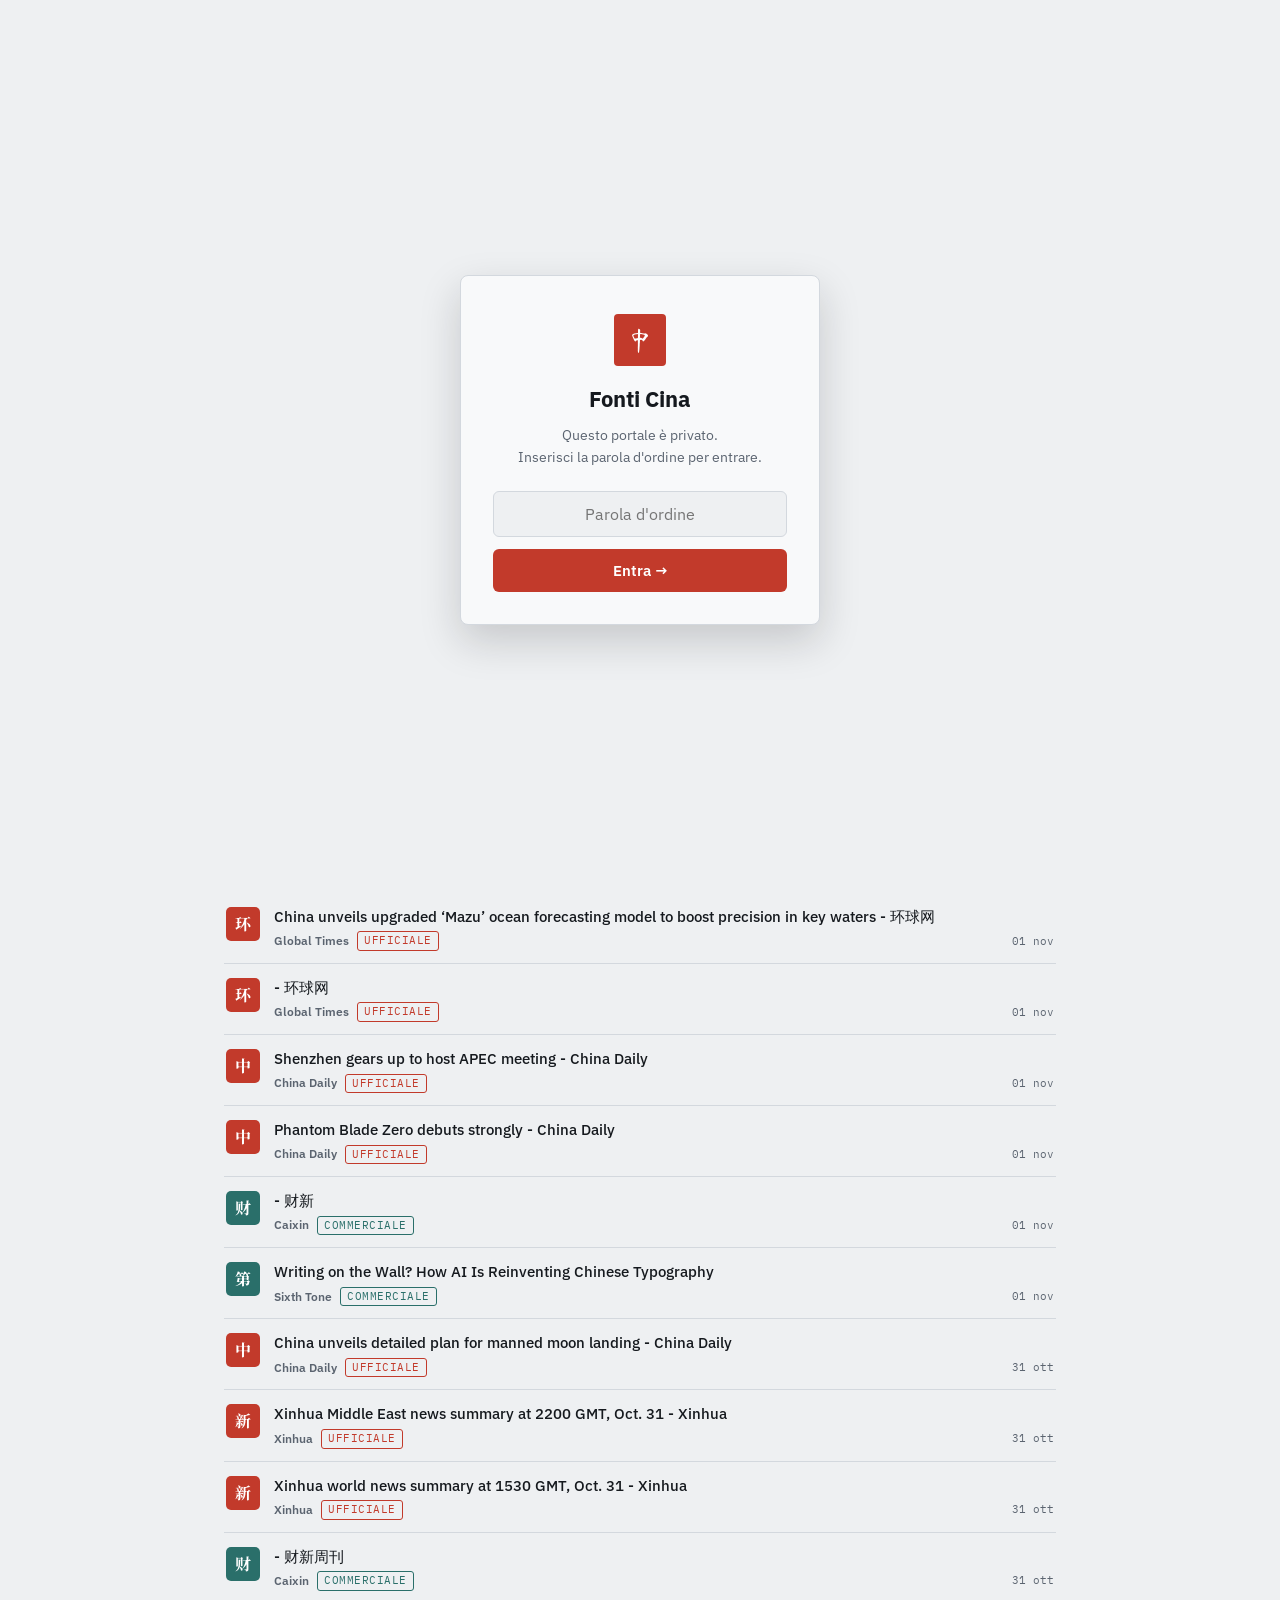
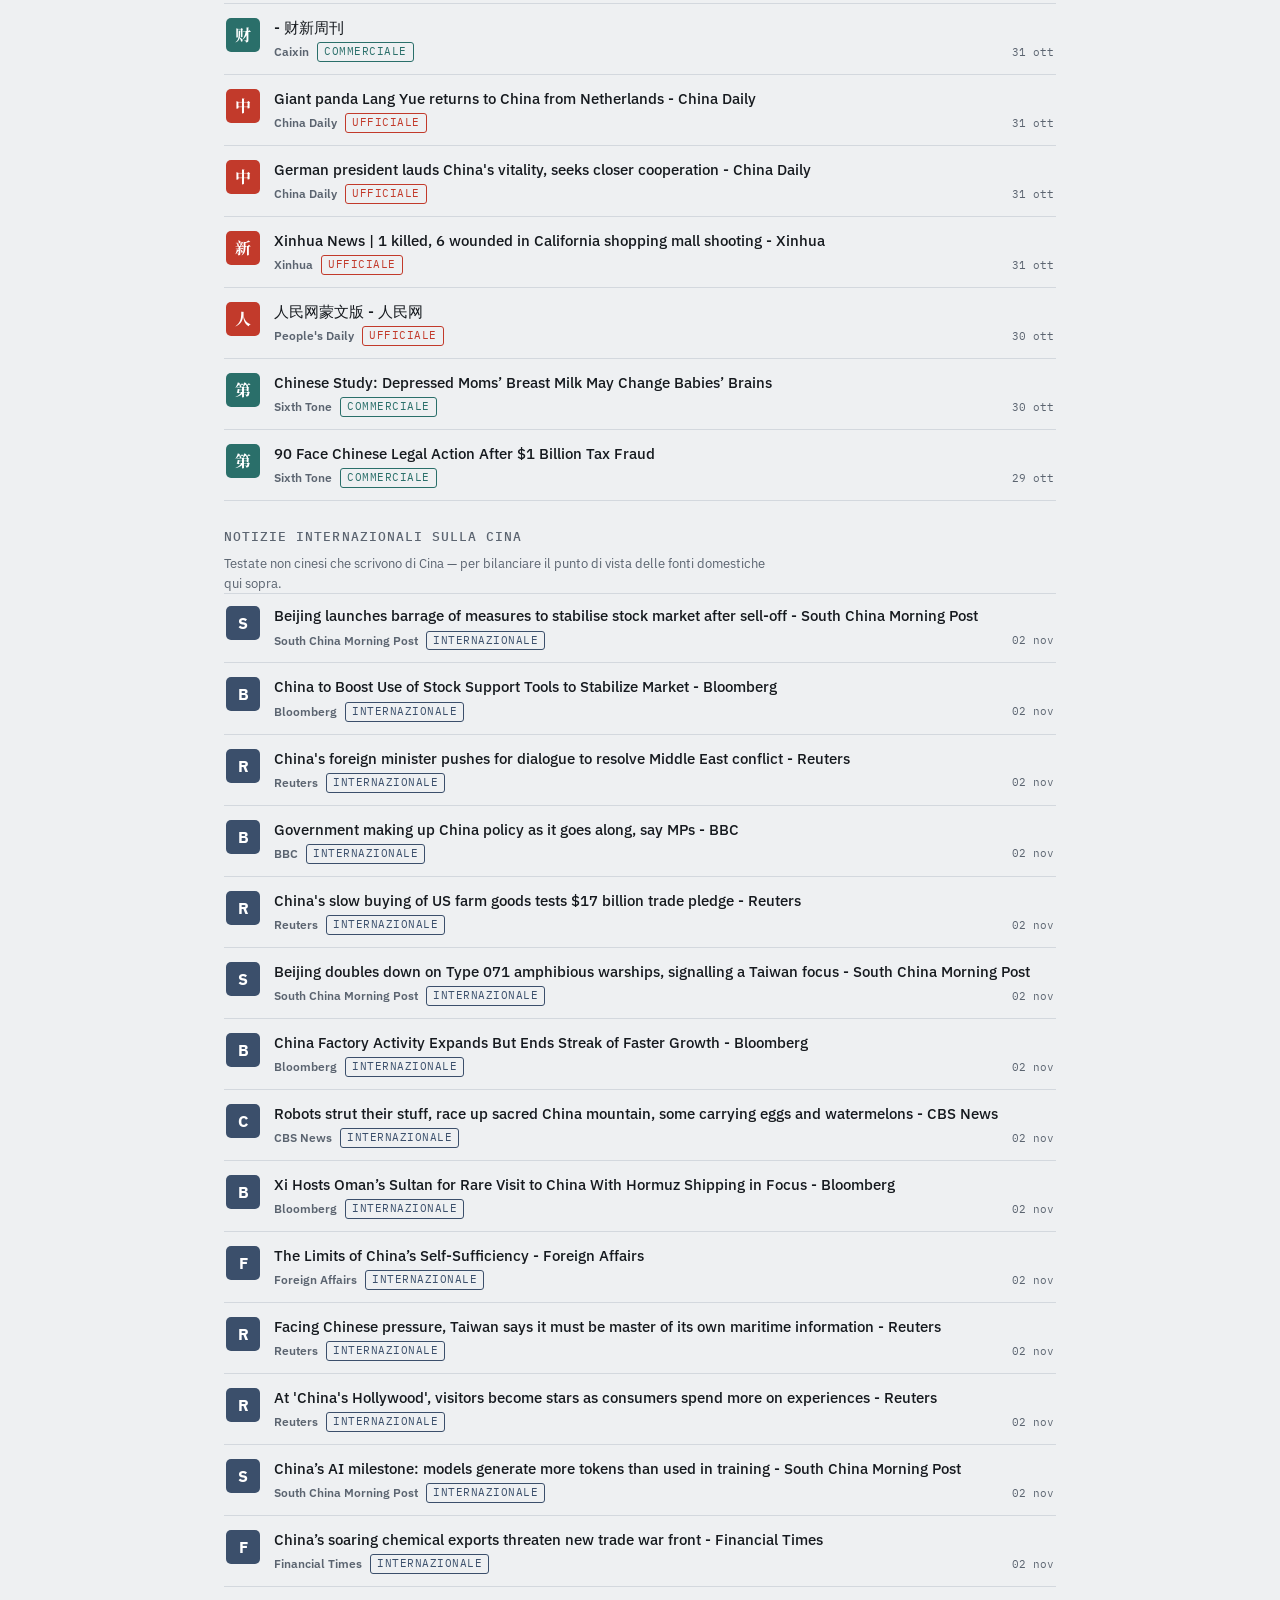
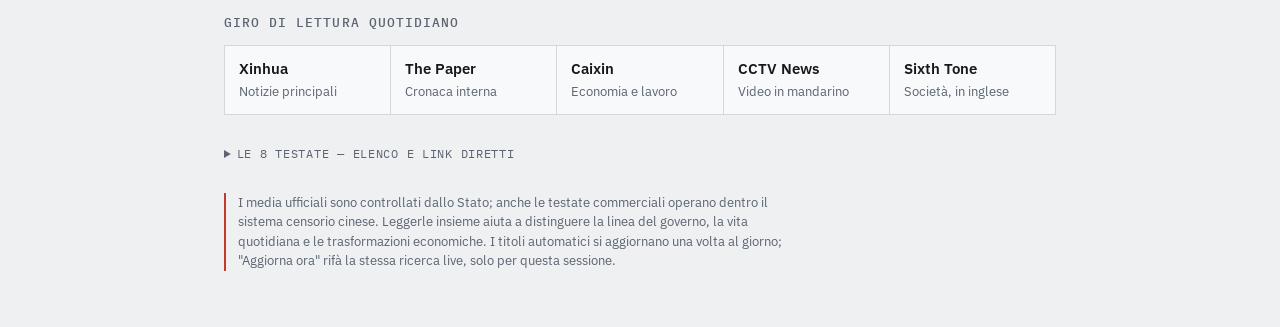
==== fonticina.html @ c4127416 "Separa "Fonti Cina" in pagina autonoma e la trasforma in feed - Nuova fonticina.html: pagina a sé, n" ====
<!DOCTYPE html>
<html lang="it">
<head>
<meta charset="UTF-8">
<meta name="viewport" content="width=device-width, initial-scale=1.0">
<title>Fonti Cina — testate cinesi e notizie</title>
<meta name="description" content="Portale di notizie: le principali testate cinesi, ufficiali e commerciali, con titoli aggiornati ogni giorno, una sezione di stampa internazionale sulla Cina e un podcast quotidiano.">

<link rel="preconnect" href="https://fonts.googleapis.com">
<link rel="preconnect" href="https://fonts.gstatic.com" crossorigin>
<link href="https://fonts.googleapis.com/css2?family=Ma+Shan+Zheng&family=Noto+Serif+SC:wght@600;700;900&family=IBM+Plex+Mono:wght@400;500&family=IBM+Plex+Sans:wght@400;500;600;700&display=swap" rel="stylesheet">
<link rel="stylesheet" href="css/news.css">

<link rel="icon" href="data:image/svg+xml,%3Csvg xmlns='http://www.w3.org/2000/svg' viewBox='0 0 64 64'%3E%3Crect width='64' height='64' rx='10' fill='%23c23a2b'/%3E%3Ctext x='32' y='45' font-size='34' text-anchor='middle' fill='%23fff' font-family='serif'%3E新%3C/text%3E%3C/svg%3E">
</head>
<body>

<div class="gate-overlay" id="gate">
  <div class="gate-card">
    <div class="seal-badge brush">中</div>
    <h1>Fonti Cina</h1>
    <p>Questo portale è privato.<br>Inserisci la parola d'ordine per entrare.</p>
    <form id="gate-form" autocomplete="off">
      <input type="password" id="gate-pw" placeholder="Parola d'ordine" autocomplete="off">
      <button type="submit" class="primary">Entra →</button>
    </form>
    <p class="gate-error" id="gate-error">Parola d'ordine errata — riprova.</p>
  </div>
</div>
<script>
  try{ if(localStorage.getItem('cn-guide:unlocked')==='true'){ document.getElementById('gate').style.display='none'; } }catch(e){}
</script>

<div class="fc-shell">

  <header class="fc-header">
    <a class="fc-back" href="index.html">← Taccuino di viaggio</a>
    <div class="fc-brand">
      <span class="seal" aria-hidden="true">新闻</span>
      <div class="fc-brand-text">
        <h1>Fonti Cina</h1>
        <p class="sub">Testate cinesi da seguire, in cinese e in inglese — e come si parla di Cina altrove.</p>
      </div>
    </div>
    <button class="theme-toggle" id="fc-theme" type="button">Tema: <span id="fc-theme-label">auto</span></button>
  </header>

  <div class="wrap">

    <div class="updated-row">
      <p class="updated" id="fc-updated">Caricamento feed…</p>
      <button class="refresh-btn" id="fc-refresh" type="button">↻ Aggiorna ora dal browser</button>
    </div>

    <section aria-labelledby="fc-h-podcast">
      <h2 id="fc-h-podcast">Podcast del giorno</h2>
      <div id="fc-podcast"><p class="no-feed">Caricamento…</p></div>
    </section>

    <section aria-label="Feed titoli">
      <div class="filters">
        <div class="group" role="group" aria-label="Tipo">
          <span>Tipo</span>
          <button class="chip" data-f="type" data-v="all">Tutte</button>
          <button class="chip" data-f="type" data-v="off">Ufficiali</button>
          <button class="chip" data-f="type" data-v="com">Commerciali</button>
        </div>
        <div class="group" role="group" aria-label="Lingua">
          <span>Lingua</span>
          <button class="chip" data-f="lang" data-v="all">Tutte</button>
          <button class="chip" data-f="lang" data-v="zh">中文</button>
          <button class="chip" data-f="lang" data-v="en">EN</button>
        </div>
        <div class="count" id="fc-count"></div>
      </div>
      <ul class="fc-feed" id="fc-feed"></ul>
    </section>

    <section aria-labelledby="fc-h-intl">
      <h2 id="fc-h-intl">Notizie internazionali sulla Cina</h2>
      <p class="sub2">Testate non cinesi che scrivono di Cina — per bilanciare il punto di vista delle fonti domestiche qui sopra.</p>
      <ul class="fc-feed" id="fc-intl"></ul>
    </section>

    <section aria-labelledby="fc-h-daily">
      <h2 id="fc-h-daily">Giro di lettura quotidiano</h2>
      <ol class="daily" id="fc-daily"></ol>
    </section>

    <details class="fc-directory-wrap">
      <summary>Le 8 testate — elenco e link diretti</summary>
      <div class="fc-directory" id="fc-directory"></div>
    </details>

    <p class="note">I media ufficiali sono controllati dallo Stato; anche le testate commerciali operano dentro il sistema censorio cinese. Leggerle insieme aiuta a distinguere la linea del governo, la vita quotidiana e le trasformazioni economiche. I titoli automatici si aggiornano una volta al giorno; "Aggiorna ora" rifà la stessa ricerca live, solo per questa sessione.</p>

  </div>
</div>

<script type="module" src="js/gate.js"></script>
<script type="module" src="js/render-news.js"></script>
</body>
</html>
---- css/news.css ----
/* =====================================================================
   FONTI CINA — pagina autonoma (fonticina.html), separata dal taccuino
   di viaggio: stile proprio, data-first, feed di testate con badge
   colorati invece di blocchi di testo densi. Niente dipendenza da
   css/style.css: questo file governa l'intera pagina (body compreso).
   ===================================================================== */

:root{
  --fc-bg:#eef0f2; --fc-surface:#f8f9fa; --fc-fg:#15191e; --fc-muted:#5b6470; --fc-line:#d3d8de;
  --fc-seal:#c23a2b; --fc-seal-ink:#fff; --fc-com:#2a6f6a; --fc-com-ink:#fff; --fc-intl:#3b4f6b; --fc-intl-ink:#fff;
  --fc-hz:"Noto Serif SC","Songti SC",serif;
  --fc-brush:"Ma Shan Zheng","Noto Serif SC",serif;
  --fc-body:"IBM Plex Sans",system-ui,sans-serif;
  --fc-mono:"IBM Plex Mono",ui-monospace,monospace;
  --fc-shadow:rgba(20,24,28,.18);
}
@media (prefers-color-scheme:dark){ :root:not([data-theme="light"]){
  --fc-bg:#121518; --fc-surface:#1a1e22; --fc-fg:#e7eaee; --fc-muted:#939ca7; --fc-line:#2c3238;
  --fc-seal:#e0574a; --fc-seal-ink:#121518; --fc-com:#4fa89f; --fc-com-ink:#0c1514; --fc-intl:#8d9fc4; --fc-intl-ink:#10131c;
}}
body[data-theme="dark"]{
  --fc-bg:#121518; --fc-surface:#1a1e22; --fc-fg:#e7eaee; --fc-muted:#939ca7; --fc-line:#2c3238;
  --fc-seal:#e0574a; --fc-seal-ink:#121518; --fc-com:#4fa89f; --fc-com-ink:#0c1514; --fc-intl:#8d9fc4; --fc-intl-ink:#10131c;
}

*{box-sizing:border-box;}
html,body{margin:0;padding:0;}
body{
  background:var(--fc-bg); color:var(--fc-fg); font-family:var(--fc-body); font-size:15px; line-height:1.5;
  min-height:100vh; -webkit-font-smoothing:antialiased;
}
a{color:inherit;}
.brush{font-family:var(--fc-brush);}

/* ---------- GATE (riusa la stessa parola d'ordine del taccuino) ---------- */
.gate-overlay{position:fixed;inset:0;z-index:999;display:flex;align-items:center;justify-content:center;background:var(--fc-bg);padding:20px;}
.gate-overlay.unlocking{opacity:0;transition:opacity .38s ease;}
.gate-card{position:relative;max-width:360px;width:100%;text-align:center;background:var(--fc-surface);border:1.5px solid var(--fc-line);border-radius:8px;padding:38px 32px 32px;box-shadow:0 16px 40px var(--fc-shadow);}
.gate-card .seal-badge{margin:0 auto 16px;width:52px;height:52px;font-size:26px;display:flex;align-items:center;justify-content:center;background:var(--fc-seal);color:var(--fc-seal-ink);border-radius:4px;}
.gate-card h1{font-size:22px;margin:0 0 10px;color:var(--fc-fg);font-family:var(--fc-body);}
.gate-card p{font-size:14px;color:var(--fc-muted);line-height:1.55;margin:0 0 22px;}
.gate-card form{display:flex;flex-direction:column;gap:12px;}
.gate-card input{font-family:var(--fc-body);font-size:16px;padding:12px 14px;border:1.5px solid var(--fc-line);border-radius:6px;background:var(--fc-bg);color:var(--fc-fg);text-align:center;}
.gate-card input:focus{outline:none;border-color:var(--fc-seal);}
.gate-card button{width:100%;font:600 15px var(--fc-body);padding:12px;border:none;border-radius:6px;background:var(--fc-seal);color:var(--fc-seal-ink);cursor:pointer;}
.gate-error{display:none;color:var(--fc-seal);font-size:13px;margin:14px 0 0;}
.gate-error.show{display:block;}
.gate-card.shake{animation:gate-shake .4s ease;}
@keyframes gate-shake{0%,100%{transform:translateX(0);}20%{transform:translateX(-8px);}40%{transform:translateX(8px);}60%{transform:translateX(-6px);}80%{transform:translateX(6px);}}

/* ---------- HEADER ---------- */
.fc-header{display:flex;align-items:center;gap:18px;flex-wrap:wrap;max-width:880px;margin:0 auto;padding:22px 24px 0;}
.fc-back{font-family:var(--fc-mono);font-size:12.5px;color:var(--fc-muted);text-decoration:none;border:1px solid var(--fc-line);border-radius:3px;padding:7px 12px;white-space:nowrap;}
.fc-back:hover{color:var(--fc-fg);border-color:var(--fc-fg);}
.fc-brand{display:flex;align-items:center;gap:14px;flex:1;min-width:0;}
.fc-header .seal{font-family:var(--fc-hz);font-weight:900;font-size:19px;line-height:1;background:var(--fc-seal);color:var(--fc-seal-ink);
  width:50px;height:50px;display:grid;place-items:center;border-radius:4px;flex:none;writing-mode:vertical-rl;letter-spacing:-2px;}
.fc-brand-text h1{font-size:24px;font-weight:600;margin:0;letter-spacing:-.01em;}
.fc-brand-text .sub{color:var(--fc-muted);margin:2px 0 0;font-size:13.5px;}
.theme-toggle{all:unset;cursor:pointer;font:500 12px var(--fc-mono);color:var(--fc-muted);
  border:1px solid var(--fc-line);border-radius:3px;padding:7px 10px;text-transform:uppercase;letter-spacing:.04em;white-space:nowrap;}
.theme-toggle:hover{color:var(--fc-fg);border-color:var(--fc-fg);}

/* ---------- WRAP / SECTIONS ---------- */
.wrap{max-width:880px;margin:0 auto;padding:18px 24px 56px;display:flex;flex-direction:column;gap:26px;}
.updated{font-family:var(--fc-mono);font-size:12px;color:var(--fc-muted);margin:0;}
.updated-row{display:flex;flex-wrap:wrap;align-items:center;gap:14px;}
.refresh-btn{all:unset;cursor:pointer;font:500 12px var(--fc-mono);color:var(--fc-fg);
  border:1px solid var(--fc-line);border-radius:3px;padding:6px 10px;}
.refresh-btn:hover{border-color:var(--fc-seal);color:var(--fc-seal);}
.refresh-btn:disabled{opacity:.5;cursor:default;}
.sub2{color:var(--fc-muted);font-size:13px;margin:-4px 0 0;max-width:70ch;}
h2{font-size:13px;font-family:var(--fc-mono);font-weight:500;text-transform:uppercase;letter-spacing:.08em;color:var(--fc-muted);margin:0 0 12px;}
.note{font-size:13px;color:var(--fc-muted);border-left:2px solid var(--fc-seal);padding-left:12px;margin:0;max-width:70ch;}

/* ---------- PODCAST ---------- */
#fc-podcast audio{width:100%;max-width:520px;display:block;margin:10px 0;}
.transcript{margin-top:8px;}
.transcript summary{cursor:pointer;font-family:var(--fc-mono);font-size:11px;text-transform:uppercase;letter-spacing:.06em;color:var(--fc-muted);}
.transcript summary:hover{color:var(--fc-fg);}
.transcript .script{margin-top:10px;padding:14px 16px;background:var(--fc-surface);border:1px solid var(--fc-line);border-radius:4px;max-width:62ch;}
.transcript .script p{margin:0 0 8px;font-size:13.5px;line-height:1.6;color:var(--fc-fg);}
.transcript .script p:last-child{margin-bottom:0;}
.no-feed{color:var(--fc-muted);font-size:12.5px;font-style:italic;margin:0;}

/* ---------- FILTRI ---------- */
.filters{display:flex;flex-wrap:wrap;gap:20px;align-items:center;margin-bottom:14px;}
.group{display:flex;gap:6px;flex-wrap:wrap;align-items:center;}
.group span{font-family:var(--fc-mono);font-size:11px;text-transform:uppercase;letter-spacing:.08em;color:var(--fc-muted);margin-right:4px;}
button.chip{font:500 13px var(--fc-body);color:var(--fc-fg);background:transparent;border:1px solid var(--fc-line);border-radius:3px;padding:5px 11px;cursor:pointer;}
button.chip[aria-pressed="true"]{background:var(--fc-fg);color:var(--fc-bg);border-color:var(--fc-fg);}
button.chip:focus-visible, a:focus-visible{outline:2px solid var(--fc-seal);outline-offset:2px;}
.count{font-family:var(--fc-mono);font-size:12px;color:var(--fc-muted);margin-left:auto;font-variant-numeric:tabular-nums;white-space:nowrap;}

/* ---------- FEED — card compatte con badge, come un aggregatore di news ---------- */
.fc-feed{list-style:none;margin:0;padding:0;display:flex;flex-direction:column;gap:2px;border-top:1px solid var(--fc-line);}
.fc-card{display:flex;gap:14px;padding:12px 2px;border-bottom:1px solid var(--fc-line);align-items:flex-start;}
.fc-badge{flex:none;width:34px;height:34px;border-radius:5px;display:grid;place-items:center;font-family:var(--fc-hz);font-weight:700;font-size:16px;lang:zh;}
.fc-badge.off{background:var(--fc-seal);color:var(--fc-seal-ink);}
.fc-badge.com{background:var(--fc-com);color:var(--fc-com-ink);}
.fc-badge.intl{background:var(--fc-intl);color:var(--fc-intl-ink);font-family:var(--fc-body);}
.fc-card-body{flex:1;min-width:0;display:flex;flex-direction:column;gap:4px;}
.fc-headline{color:var(--fc-fg);text-decoration:none;font-size:14.5px;line-height:1.4;font-weight:500;}
.fc-headline:hover{text-decoration:underline;}
.fc-meta{display:flex;flex-wrap:wrap;align-items:center;gap:8px;}
.fc-source{font-size:12px;font-weight:600;color:var(--fc-muted);}
.fc-tag{font-family:var(--fc-mono);font-size:10.5px;text-transform:uppercase;letter-spacing:.05em;padding:1px 6px;border-radius:3px;border:1px solid var(--fc-line);color:var(--fc-muted);}
.fc-tag.off{color:var(--fc-seal);border-color:var(--fc-seal);}
.fc-tag.com{color:var(--fc-com);border-color:var(--fc-com);}
.fc-tag.intl{color:var(--fc-intl);border-color:var(--fc-intl);}
.fc-date{font-family:var(--fc-mono);font-size:11px;color:var(--fc-muted);margin-left:auto;white-space:nowrap;}
.fc-empty{color:var(--fc-muted);padding:20px 2px;font-size:13.5px;list-style:none;}

/* ---------- GIRO DI LETTURA QUOTIDIANO ---------- */
ol.daily{margin:0;padding:0;list-style:none;display:grid;grid-template-columns:repeat(auto-fit,minmax(150px,1fr));gap:1px;background:var(--fc-line);border:1px solid var(--fc-line);}
ol.daily li{background:var(--fc-surface);padding:12px 14px;display:flex;flex-direction:column;gap:2px;}
ol.daily b{font-weight:600;}
ol.daily small{color:var(--fc-muted);font-size:13px;}

/* ---------- DIRETTORIO TESTATE (cassetto a scomparsa) ---------- */
.fc-directory-wrap summary{cursor:pointer;font-family:var(--fc-mono);font-size:12px;text-transform:uppercase;letter-spacing:.06em;color:var(--fc-muted);padding:4px 0;}
.fc-directory-wrap summary:hover{color:var(--fc-fg);}
.fc-directory{display:flex;flex-direction:column;gap:1px;margin-top:10px;border-top:1px solid var(--fc-line);}
.fc-dir-row{display:flex;align-items:center;gap:14px;padding:10px 2px;border-bottom:1px solid var(--fc-line);}
.fc-dir-info{flex:1;min-width:0;display:flex;flex-wrap:wrap;align-items:baseline;gap:8px;}
.fc-dir-info b{font-size:14.5px;font-weight:600;cursor:help;}
.fc-dir-topic{font-family:var(--fc-mono);font-size:11.5px;color:var(--fc-muted);}
.fc-dir-links{flex:none;display:flex;gap:6px;}
.fc-dir-links a{font-family:var(--fc-mono);font-size:11.5px;color:var(--fc-fg);text-decoration:none;border:1px solid var(--fc-line);border-radius:3px;padding:3px 8px;white-space:nowrap;background:var(--fc-surface);}
.fc-dir-links a:hover{border-color:var(--fc-fg);}

@media (max-width:620px){
  .fc-header{padding:18px 16px 0;}
  .wrap{padding:16px 16px 48px;}
  .fc-dir-row{flex-wrap:wrap;}
  .fc-dir-links{width:100%;}
  .fc-date{margin-left:0;}
  .count{margin-left:0;width:100%;}
}
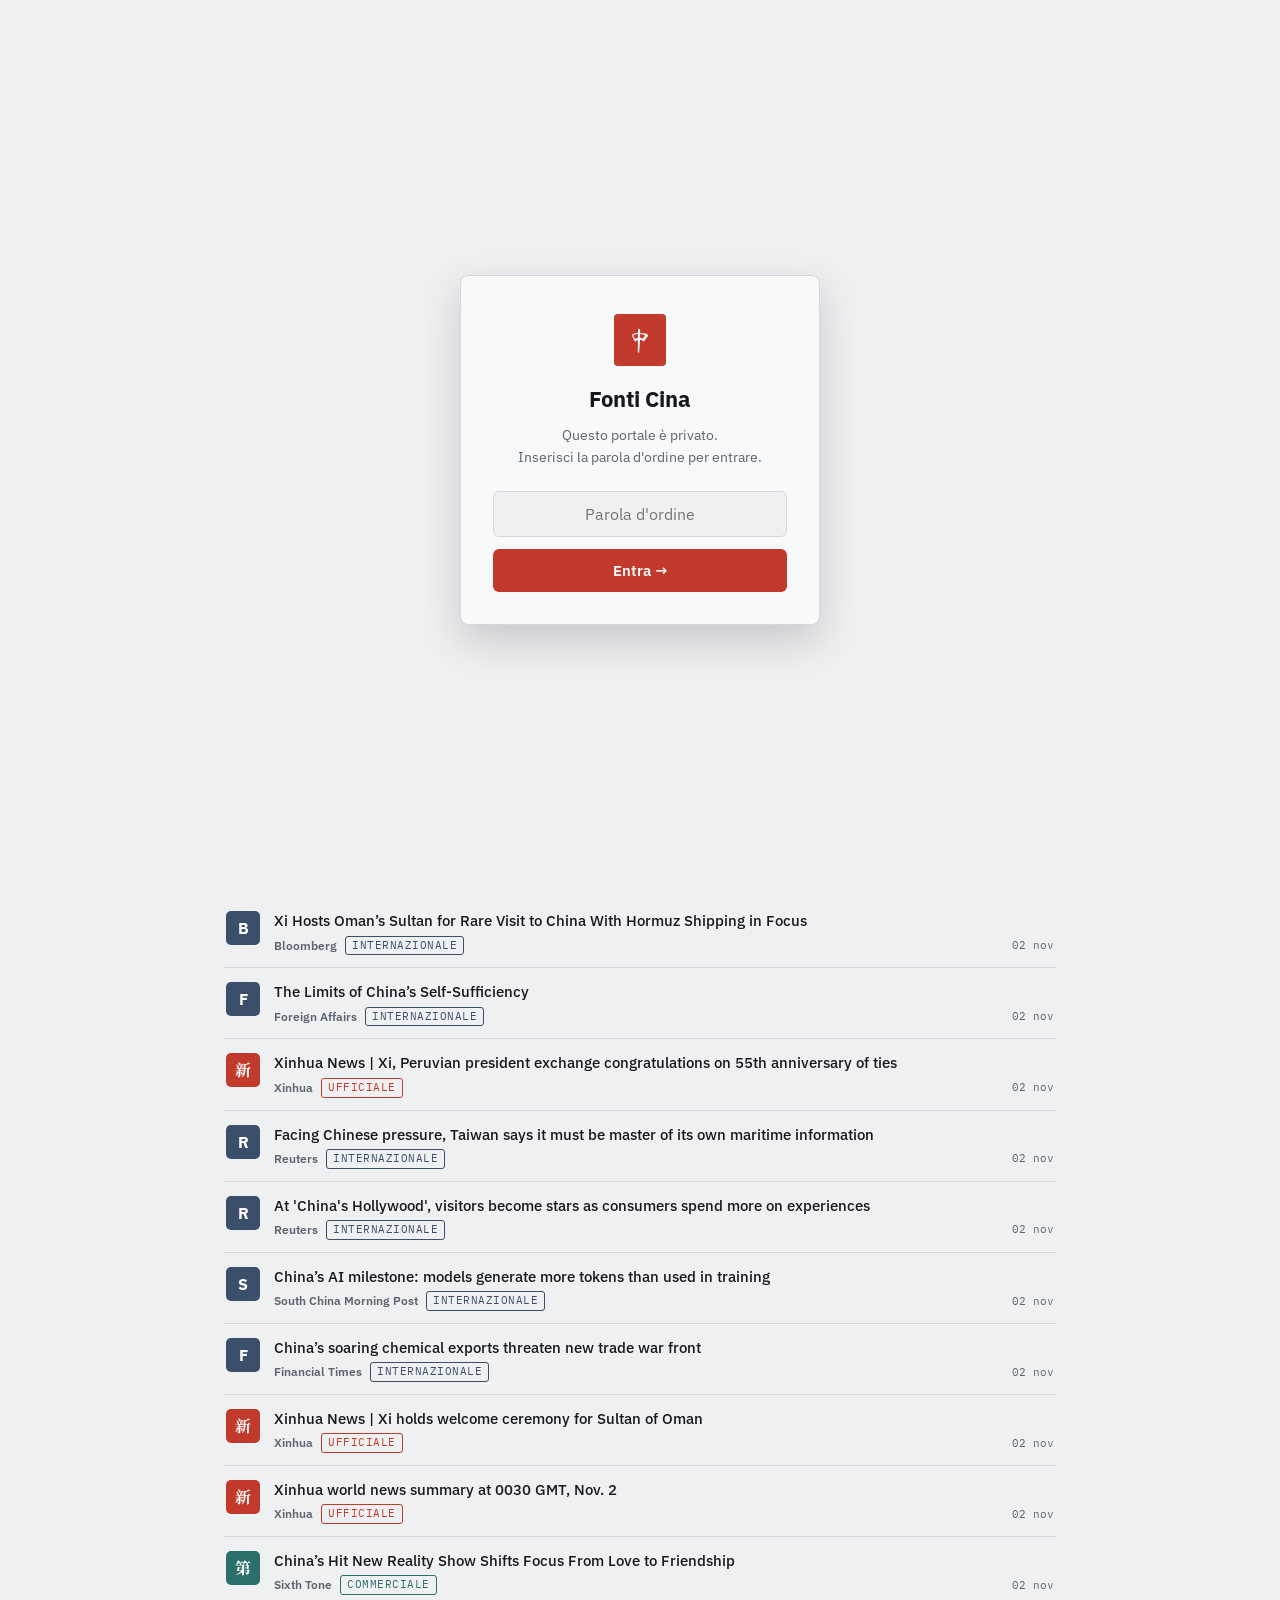
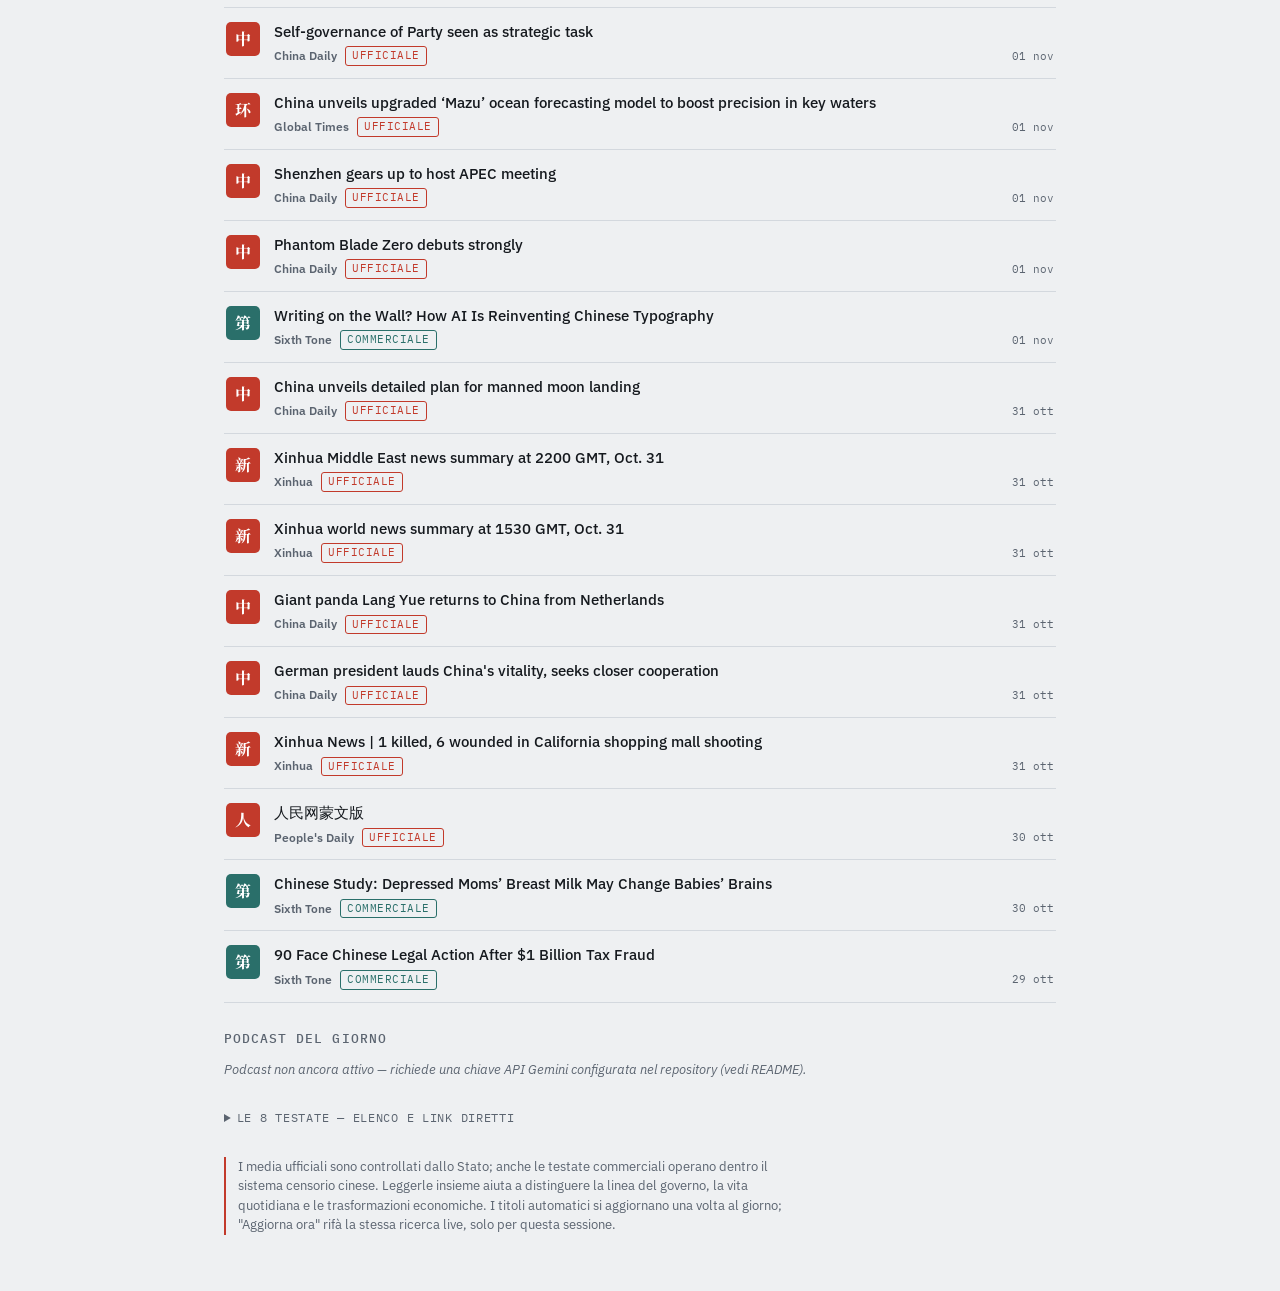
==== commit 2de47bc9: "Mette le notizie in primo piano, le testate come filtro sotto - Il feed (testate cinesi + internazio" ====
--- a/fonticina.html
+++ b/fonticina.html
@@ -52,13 +52,15 @@
       <button class="refresh-btn" id="fc-refresh" type="button">↻ Aggiorna ora dal browser</button>
     </div>
 
-    <section aria-labelledby="fc-h-podcast">
-      <h2 id="fc-h-podcast">Podcast del giorno</h2>
-      <div id="fc-podcast"><p class="no-feed">Caricamento…</p></div>
-    </section>
-
-    <section aria-label="Feed titoli">
+    <section aria-labelledby="fc-h-feed">
+      <h2 id="fc-h-feed">Notizie</h2>
       <div class="filters">
+        <div class="group" role="group" aria-label="Ambito">
+          <span>Ambito</span>
+          <button class="chip" data-f="scope" data-v="all">Tutte</button>
+          <button class="chip" data-f="scope" data-v="cn">Testate cinesi</button>
+          <button class="chip" data-f="scope" data-v="intl">Internazionali</button>
+        </div>
         <div class="group" role="group" aria-label="Tipo">
           <span>Tipo</span>
           <button class="chip" data-f="type" data-v="all">Tutte</button>
@@ -76,19 +78,14 @@
       <ul class="fc-feed" id="fc-feed"></ul>
     </section>
 
-    <section aria-labelledby="fc-h-intl">
-      <h2 id="fc-h-intl">Notizie internazionali sulla Cina</h2>
-      <p class="sub2">Testate non cinesi che scrivono di Cina — per bilanciare il punto di vista delle fonti domestiche qui sopra.</p>
-      <ul class="fc-feed" id="fc-intl"></ul>
-    </section>
-
-    <section aria-labelledby="fc-h-daily">
-      <h2 id="fc-h-daily">Giro di lettura quotidiano</h2>
-      <ol class="daily" id="fc-daily"></ol>
+    <section aria-labelledby="fc-h-podcast">
+      <h2 id="fc-h-podcast">Podcast del giorno</h2>
+      <div id="fc-podcast"><p class="no-feed">Caricamento…</p></div>
     </section>
 
     <details class="fc-directory-wrap">
       <summary>Le 8 testate — elenco e link diretti</summary>
+      <p class="sub2">Gli stessi filtri di "Ambito/Tipo/Lingua" qui sopra si applicano anche a questo elenco.</p>
       <div class="fc-directory" id="fc-directory"></div>
     </details>
 
--- a/css/news.css
+++ b/css/news.css
@@ -49,7 +49,7 @@
 @keyframes gate-shake{0%,100%{transform:translateX(0);}20%{transform:translateX(-8px);}40%{transform:translateX(8px);}60%{transform:translateX(-6px);}80%{transform:translateX(6px);}}
 
 /* ---------- HEADER ---------- */
-.fc-header{display:flex;align-items:center;gap:18px;flex-wrap:wrap;max-width:880px;margin:0 auto;padding:22px 24px 0;}
+.fc-header{display:flex;align-items:flex-start;gap:18px;flex-wrap:wrap;max-width:880px;margin:0 auto;padding:22px 24px 0;}
 .fc-back{font-family:var(--fc-mono);font-size:12.5px;color:var(--fc-muted);text-decoration:none;border:1px solid var(--fc-line);border-radius:3px;padding:7px 12px;white-space:nowrap;}
 .fc-back:hover{color:var(--fc-fg);border-color:var(--fc-fg);}
 .fc-brand{display:flex;align-items:center;gap:14px;flex:1;min-width:0;}
@@ -111,12 +111,6 @@
 .fc-date{font-family:var(--fc-mono);font-size:11px;color:var(--fc-muted);margin-left:auto;white-space:nowrap;}
 .fc-empty{color:var(--fc-muted);padding:20px 2px;font-size:13.5px;list-style:none;}
 
-/* ---------- GIRO DI LETTURA QUOTIDIANO ---------- */
-ol.daily{margin:0;padding:0;list-style:none;display:grid;grid-template-columns:repeat(auto-fit,minmax(150px,1fr));gap:1px;background:var(--fc-line);border:1px solid var(--fc-line);}
-ol.daily li{background:var(--fc-surface);padding:12px 14px;display:flex;flex-direction:column;gap:2px;}
-ol.daily b{font-weight:600;}
-ol.daily small{color:var(--fc-muted);font-size:13px;}
-
 /* ---------- DIRETTORIO TESTATE (cassetto a scomparsa) ---------- */
 .fc-directory-wrap summary{cursor:pointer;font-family:var(--fc-mono);font-size:12px;text-transform:uppercase;letter-spacing:.06em;color:var(--fc-muted);padding:4px 0;}
 .fc-directory-wrap summary:hover{color:var(--fc-fg);}
@@ -131,6 +125,9 @@
 
 @media (max-width:620px){
   .fc-header{padding:18px 16px 0;}
+  .fc-back{order:1;}
+  .theme-toggle{order:2;margin-left:auto;}
+  .fc-brand{order:3;flex-basis:100%;}
   .wrap{padding:16px 16px 48px;}
   .fc-dir-row{flex-wrap:wrap;}
   .fc-dir-links{width:100%;}
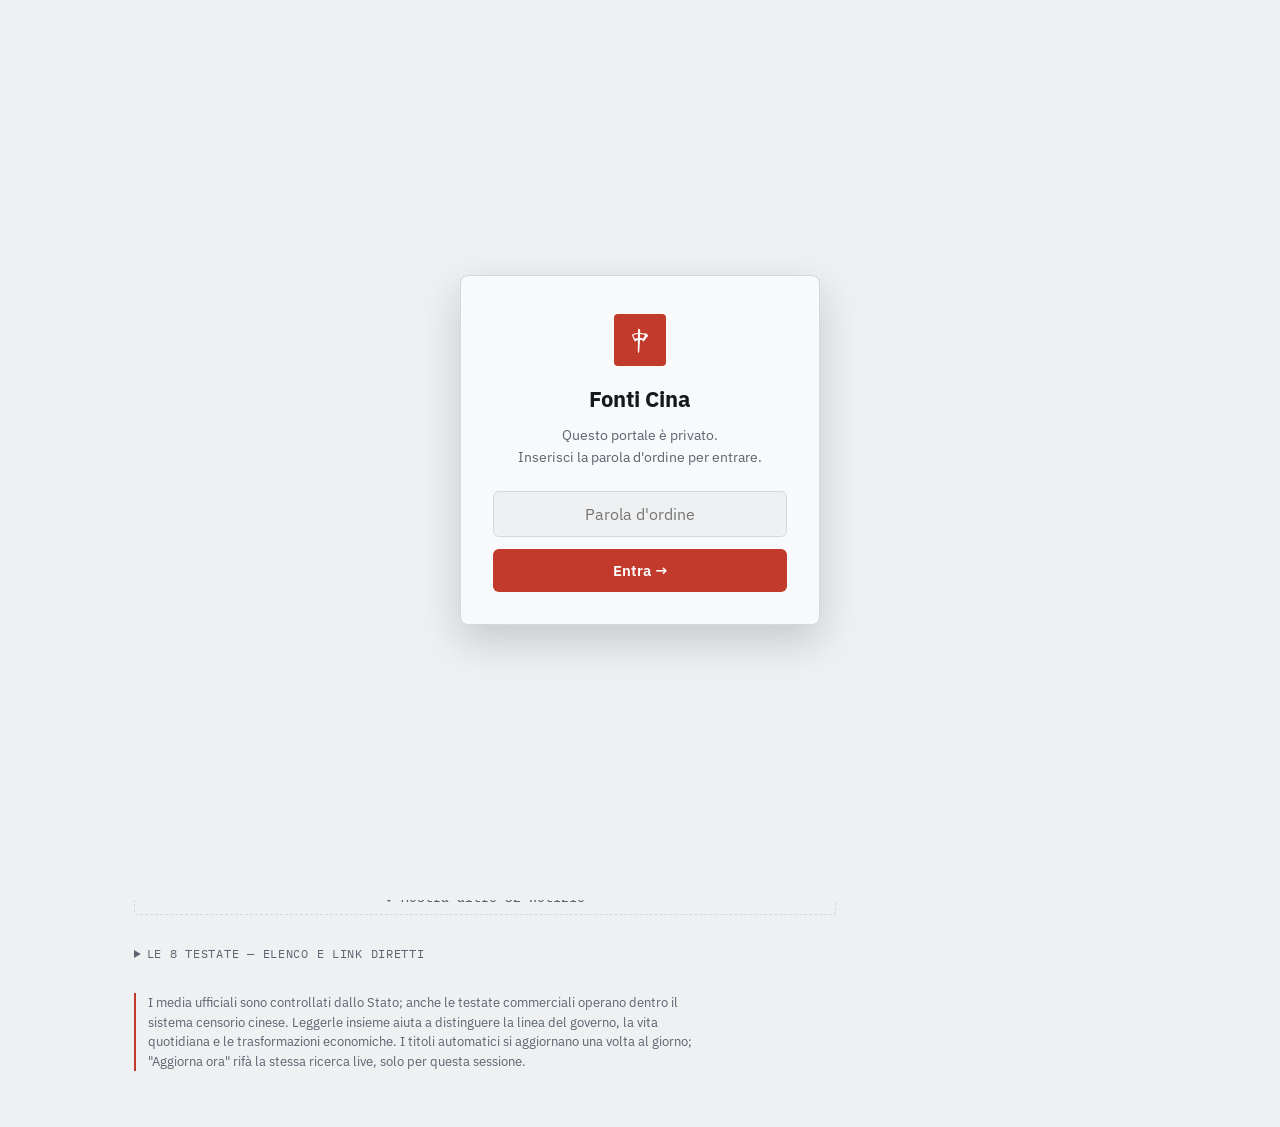
==== commit 0d21fa71: "Podcast in cima, feed a 6 titoli espandibile, articoli trascritti, report laterale - Podcast del gio" ====
--- a/fonticina.html
+++ b/fonticina.html
@@ -52,35 +52,43 @@
       <button class="refresh-btn" id="fc-refresh" type="button">↻ Aggiorna ora dal browser</button>
     </div>
 
-    <section aria-labelledby="fc-h-feed">
-      <h2 id="fc-h-feed">Notizie</h2>
-      <div class="filters">
-        <div class="group" role="group" aria-label="Ambito">
-          <span>Ambito</span>
-          <button class="chip" data-f="scope" data-v="all">Tutte</button>
-          <button class="chip" data-f="scope" data-v="cn">Testate cinesi</button>
-          <button class="chip" data-f="scope" data-v="intl">Internazionali</button>
-        </div>
-        <div class="group" role="group" aria-label="Tipo">
-          <span>Tipo</span>
-          <button class="chip" data-f="type" data-v="all">Tutte</button>
-          <button class="chip" data-f="type" data-v="off">Ufficiali</button>
-          <button class="chip" data-f="type" data-v="com">Commerciali</button>
-        </div>
-        <div class="group" role="group" aria-label="Lingua">
-          <span>Lingua</span>
-          <button class="chip" data-f="lang" data-v="all">Tutte</button>
-          <button class="chip" data-f="lang" data-v="zh">中文</button>
-          <button class="chip" data-f="lang" data-v="en">EN</button>
-        </div>
-        <div class="count" id="fc-count"></div>
-      </div>
-      <ul class="fc-feed" id="fc-feed"></ul>
-    </section>
-
     <section aria-labelledby="fc-h-podcast">
       <h2 id="fc-h-podcast">Podcast del giorno</h2>
       <div id="fc-podcast"><p class="no-feed">Caricamento…</p></div>
+    </section>
+
+    <section aria-labelledby="fc-h-feed" class="fc-feed-layout">
+      <div class="fc-feed-main">
+        <h2 id="fc-h-feed">Notizie</h2>
+        <div class="filters">
+          <div class="group" role="group" aria-label="Ambito">
+            <span>Ambito</span>
+            <button class="chip" data-f="scope" data-v="all">Tutte</button>
+            <button class="chip" data-f="scope" data-v="cn">Testate cinesi</button>
+            <button class="chip" data-f="scope" data-v="intl">Internazionali</button>
+          </div>
+          <div class="group" role="group" aria-label="Tipo">
+            <span>Tipo</span>
+            <button class="chip" data-f="type" data-v="all">Tutte</button>
+            <button class="chip" data-f="type" data-v="off">Ufficiali</button>
+            <button class="chip" data-f="type" data-v="com">Commerciali</button>
+          </div>
+          <div class="group" role="group" aria-label="Lingua">
+            <span>Lingua</span>
+            <button class="chip" data-f="lang" data-v="all">Tutte</button>
+            <button class="chip" data-f="lang" data-v="zh">中文</button>
+            <button class="chip" data-f="lang" data-v="en">EN</button>
+          </div>
+          <div class="count" id="fc-count"></div>
+        </div>
+        <ul class="fc-feed" id="fc-feed"></ul>
+        <button class="fc-more-btn" id="fc-feed-more" type="button" hidden></button>
+      </div>
+
+      <aside class="fc-report" aria-labelledby="fc-h-report">
+        <h2 id="fc-h-report">Report del giorno</h2>
+        <div id="fc-report-body"><p class="no-feed">Caricamento…</p></div>
+      </aside>
     </section>
 
     <details class="fc-directory-wrap">
--- a/css/news.css
+++ b/css/news.css
@@ -49,7 +49,7 @@
 @keyframes gate-shake{0%,100%{transform:translateX(0);}20%{transform:translateX(-8px);}40%{transform:translateX(8px);}60%{transform:translateX(-6px);}80%{transform:translateX(6px);}}
 
 /* ---------- HEADER ---------- */
-.fc-header{display:flex;align-items:flex-start;gap:18px;flex-wrap:wrap;max-width:880px;margin:0 auto;padding:22px 24px 0;}
+.fc-header{display:flex;align-items:flex-start;gap:18px;flex-wrap:wrap;max-width:1060px;margin:0 auto;padding:22px 24px 0;}
 .fc-back{font-family:var(--fc-mono);font-size:12.5px;color:var(--fc-muted);text-decoration:none;border:1px solid var(--fc-line);border-radius:3px;padding:7px 12px;white-space:nowrap;}
 .fc-back:hover{color:var(--fc-fg);border-color:var(--fc-fg);}
 .fc-brand{display:flex;align-items:center;gap:14px;flex:1;min-width:0;}
@@ -62,7 +62,7 @@
 .theme-toggle:hover{color:var(--fc-fg);border-color:var(--fc-fg);}
 
 /* ---------- WRAP / SECTIONS ---------- */
-.wrap{max-width:880px;margin:0 auto;padding:18px 24px 56px;display:flex;flex-direction:column;gap:26px;}
+.wrap{max-width:1060px;margin:0 auto;padding:18px 24px 56px;display:flex;flex-direction:column;gap:26px;}
 .updated{font-family:var(--fc-mono);font-size:12px;color:var(--fc-muted);margin:0;}
 .updated-row{display:flex;flex-wrap:wrap;align-items:center;gap:14px;}
 .refresh-btn{all:unset;cursor:pointer;font:500 12px var(--fc-mono);color:var(--fc-fg);
@@ -92,16 +92,28 @@
 button.chip:focus-visible, a:focus-visible{outline:2px solid var(--fc-seal);outline-offset:2px;}
 .count{font-family:var(--fc-mono);font-size:12px;color:var(--fc-muted);margin-left:auto;font-variant-numeric:tabular-nums;white-space:nowrap;}
 
-/* ---------- FEED — card compatte con badge, come un aggregatore di news ---------- */
+/* ---------- NOTIZIE: layout a due colonne, feed + report laterale ---------- */
+.fc-feed-layout{display:grid;grid-template-columns:1fr 280px;gap:30px;align-items:start;}
+.fc-feed-main{min-width:0;}
+
+/* ---------- FEED — card espandibili con badge, come un aggregatore di news ---------- */
 .fc-feed{list-style:none;margin:0;padding:0;display:flex;flex-direction:column;gap:2px;border-top:1px solid var(--fc-line);}
-.fc-card{display:flex;gap:14px;padding:12px 2px;border-bottom:1px solid var(--fc-line);align-items:flex-start;}
+.fc-card{border-bottom:1px solid var(--fc-line);position:relative;}
+.fc-article{margin:0;}
+.fc-article summary{list-style:none;cursor:pointer;display:flex;gap:14px;padding:12px 34px 12px 2px;align-items:flex-start;}
+.fc-article summary::-webkit-details-marker{display:none;}
+.fc-article summary:hover .fc-headline{text-decoration:underline;}
+.fc-article summary::after{
+  content:"⌄"; position:absolute; right:2px; top:12px; color:var(--fc-muted); font-size:15px; line-height:1;
+  transition:transform .15s ease;
+}
+.fc-article[open] summary::after{transform:rotate(180deg);}
 .fc-badge{flex:none;width:34px;height:34px;border-radius:5px;display:grid;place-items:center;font-family:var(--fc-hz);font-weight:700;font-size:16px;lang:zh;}
 .fc-badge.off{background:var(--fc-seal);color:var(--fc-seal-ink);}
 .fc-badge.com{background:var(--fc-com);color:var(--fc-com-ink);}
 .fc-badge.intl{background:var(--fc-intl);color:var(--fc-intl-ink);font-family:var(--fc-body);}
 .fc-card-body{flex:1;min-width:0;display:flex;flex-direction:column;gap:4px;}
-.fc-headline{color:var(--fc-fg);text-decoration:none;font-size:14.5px;line-height:1.4;font-weight:500;}
-.fc-headline:hover{text-decoration:underline;}
+.fc-headline{color:var(--fc-fg);font-size:14.5px;line-height:1.4;font-weight:500;}
 .fc-meta{display:flex;flex-wrap:wrap;align-items:center;gap:8px;}
 .fc-source{font-size:12px;font-weight:600;color:var(--fc-muted);}
 .fc-tag{font-family:var(--fc-mono);font-size:10.5px;text-transform:uppercase;letter-spacing:.05em;padding:1px 6px;border-radius:3px;border:1px solid var(--fc-line);color:var(--fc-muted);}
@@ -110,6 +122,34 @@
 .fc-tag.intl{color:var(--fc-intl);border-color:var(--fc-intl);}
 .fc-date{font-family:var(--fc-mono);font-size:11px;color:var(--fc-muted);margin-left:auto;white-space:nowrap;}
 .fc-empty{color:var(--fc-muted);padding:20px 2px;font-size:13.5px;list-style:none;}
+
+.fc-ext-link{
+  position:absolute; right:30px; top:10px; z-index:1;
+  width:24px;height:24px;display:flex;align-items:center;justify-content:center;
+  font-family:var(--fc-mono);font-size:13px;color:var(--fc-muted);text-decoration:none;
+  border:1px solid var(--fc-line);border-radius:3px;background:var(--fc-surface);
+}
+.fc-ext-link:hover{color:var(--fc-fg);border-color:var(--fc-fg);}
+
+.fc-article-body{padding:2px 34px 16px 50px;}
+.fc-article-body p{margin:0 0 10px;font-size:13.5px;line-height:1.65;color:var(--fc-fg);max-width:68ch;}
+.fc-article-body p:last-child{margin-bottom:0;}
+.fc-article-note{font-size:12px !important;font-style:italic;color:var(--fc-muted) !important;line-height:1.5 !important;}
+.fc-article-note a{color:var(--fc-seal);font-style:normal;}
+
+.fc-more-btn{all:unset;box-sizing:border-box;cursor:pointer;display:block;width:100%;text-align:center;margin-top:10px;
+  font:500 12.5px var(--fc-mono);color:var(--fc-muted);border:1px dashed var(--fc-line);border-radius:4px;padding:9px;}
+.fc-more-btn:hover{color:var(--fc-fg);border-color:var(--fc-fg);}
+
+/* ---------- REPORT DEL GIORNO (colonna laterale) ---------- */
+.fc-report{
+  position:sticky; top:20px;
+  background:var(--fc-surface); border:1px solid var(--fc-line); border-radius:6px;
+  padding:16px 18px;
+}
+.fc-report-list{margin:10px 0 0;padding:0 0 0 16px;display:flex;flex-direction:column;gap:9px;}
+.fc-report-list li{font-size:13px;line-height:1.5;color:var(--fc-fg);}
+.fc-report-list li::marker{color:var(--fc-seal);}
 
 /* ---------- DIRETTORIO TESTATE (cassetto a scomparsa) ---------- */
 .fc-directory-wrap summary{cursor:pointer;font-family:var(--fc-mono);font-size:12px;text-transform:uppercase;letter-spacing:.06em;color:var(--fc-muted);padding:4px 0;}
@@ -123,6 +163,11 @@
 .fc-dir-links a{font-family:var(--fc-mono);font-size:11.5px;color:var(--fc-fg);text-decoration:none;border:1px solid var(--fc-line);border-radius:3px;padding:3px 8px;white-space:nowrap;background:var(--fc-surface);}
 .fc-dir-links a:hover{border-color:var(--fc-fg);}
 
+@media (max-width:760px){
+  .fc-feed-layout{grid-template-columns:1fr;}
+  .fc-report{position:static;order:-1;}
+}
+
 @media (max-width:620px){
   .fc-header{padding:18px 16px 0;}
   .fc-back{order:1;}
@@ -133,4 +178,7 @@
   .fc-dir-links{width:100%;}
   .fc-date{margin-left:0;}
   .count{margin-left:0;width:100%;}
+  .fc-article-body{padding-left:2px;padding-right:2px;}
+  .fc-ext-link{right:2px;}
+  .fc-article summary{padding-right:30px;}
 }
